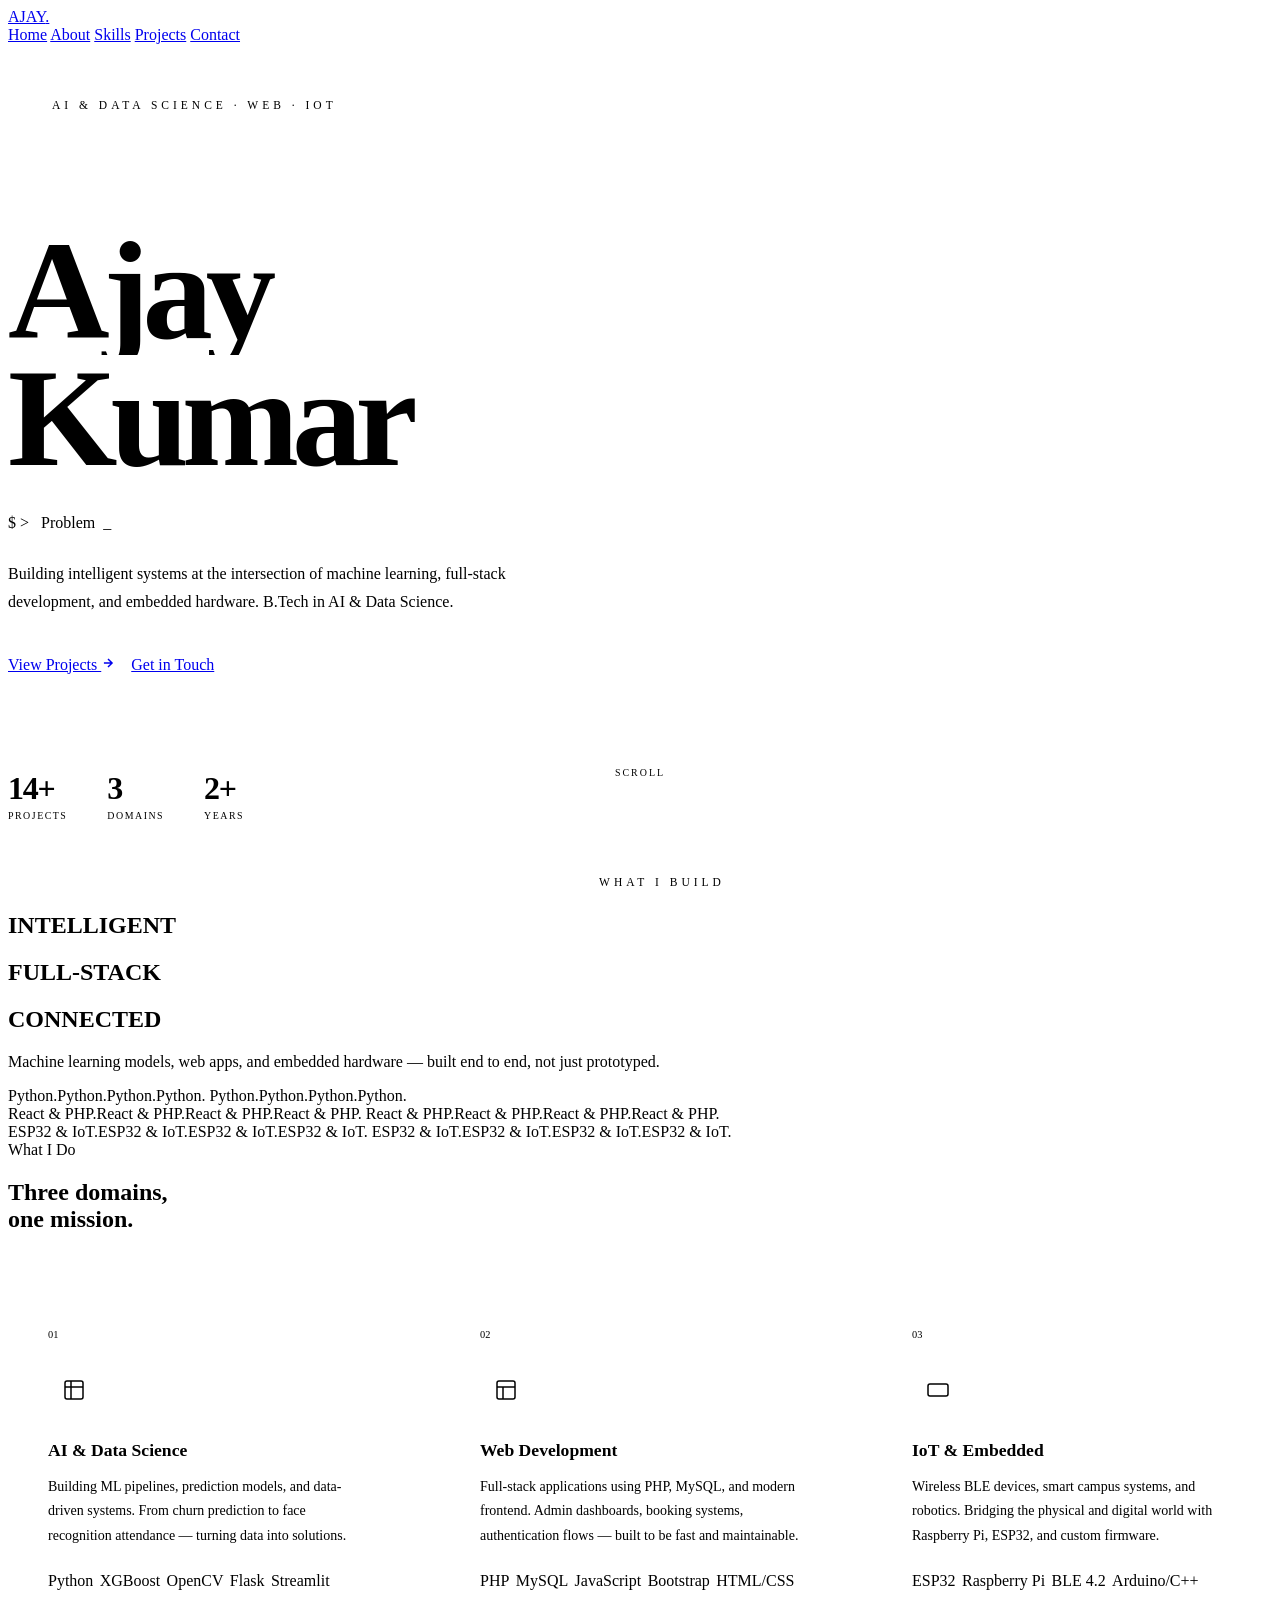
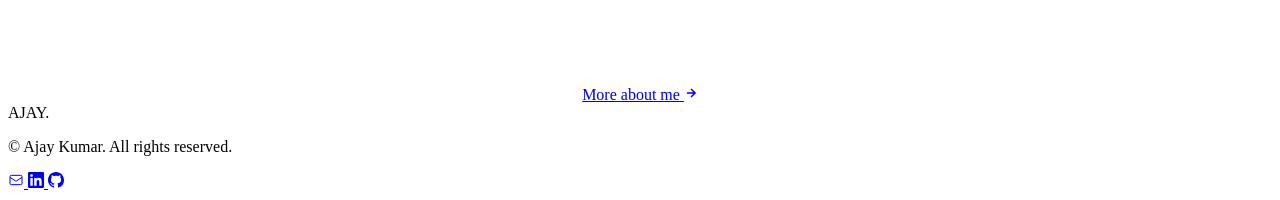
==== index.html @ 2562b65e "Add CottonKitty, Air-Mouse, AI-Research-Agent, NFC Attendance, Triquetra, AquaControl, and Sales Das" ====
<!DOCTYPE html>
<html lang="en">
<head>
  <meta charset="UTF-8">
  <meta name="google-site-verification" content="o4IrJzy16vUWRtAjP9sZKvgO1QjSrmvsWYGXm6qzFbg" />
  <title>Ajay Kumar — AI & Data Science</title>
  <meta name="viewport" content="width=device-width, initial-scale=1.0">
  <meta name="description" content="Ajay Kumar — AI, Data Science, Web Dev & IoT Engineer">
  <link rel="stylesheet" href="style.css">
  <style>
    .hero {
      min-height: calc(100vh - 68px);
      display: flex; align-items: center;
      position: relative; overflow: hidden;
    }

    /* Full width hero — single column now */
    .hero-inner {
      width: 100%;
    }

    /* LEFT */
    .hero-eyebrow {
      font-family: var(--ff-mono); font-size: 0.72rem;
      color: var(--cyan); letter-spacing: 4px; text-transform: uppercase;
      margin-bottom: 1.5rem;
      display: flex; align-items: center; gap: 0.75rem;
    }
    .hero-eyebrow::before { content:''; width: 32px; height: 1px; background: var(--cyan); }

    .hero-name {
      font-size: clamp(5rem, 11vw, 9rem);
      font-weight: 900; line-height: 0.9;
      letter-spacing: -0.05em; margin-bottom: 2rem;
    }
    .hero-name .line { display: block; overflow: hidden; }
    .hero-name .line span { display: block; animation: lineUp 0.9s cubic-bezier(0.4,0,0.2,1) both; }
    .hero-name .line:nth-child(2) span { animation-delay: 0.12s; color: var(--cyan); }
    @keyframes lineUp { from{transform:translateY(110%);opacity:0;} to{transform:translateY(0);opacity:1;} }

    .hero-role {
      font-family: var(--ff-mono); font-size: 1rem;
      color: var(--text-2); margin-bottom: 1.75rem;
      display: flex; align-items: center; gap: 0.5rem;
    }
    .hero-role-prefix { color: var(--text-3); }
    .tw-cursor { color: var(--cyan); animation: blink2 1s step-end infinite; }
    @keyframes blink2 { 0%,100%{opacity:1;} 50%{opacity:0;} }

    .hero-desc {
      font-size: 1rem; color: var(--text-2);
      line-height: 1.75; max-width: 560px; margin-bottom: 2.5rem;
    }
    .hero-actions { display: flex; gap: 1rem; flex-wrap: wrap; margin-bottom: 3.5rem; }
    .hero-stats {
      display: flex; gap: 2.5rem;
      padding-top: 2.5rem; border-top: 1px solid var(--border);
    }
    .hstat-num { font-size: 2rem; font-weight: 900; color: var(--cyan); letter-spacing: -0.04em; }
    .hstat-label { font-family: var(--ff-mono); font-size: 0.62rem; color: var(--text-3); text-transform: uppercase; letter-spacing: 1.5px; margin-top: 0.2rem; }

    /* WHAT I DO */
    .wid-grid { display: grid; grid-template-columns: repeat(3,1fr); gap: 2rem; }
    .wid-card {
      background: var(--surface); border: 1px solid var(--border);
      border-radius: var(--r-lg); padding: 2.5rem;
      transition: border-color var(--t), transform var(--t), box-shadow var(--t);
      position: relative; overflow: hidden;
    }
    .wid-card::after {
      content:''; position:absolute; bottom:0; left:0; right:0; height:2px;
      background:linear-gradient(90deg,transparent,var(--cyan),transparent);
      opacity:0; transition:opacity var(--t);
    }
    .wid-card:hover { border-color:var(--border-md); transform:translateY(-5px); box-shadow:0 20px 60px rgba(0,220,255,0.07); }
    .wid-card:hover::after { opacity:1; }
    .wid-num { font-family:var(--ff-mono); font-size:0.65rem; color:var(--text-3); margin-bottom:1.5rem; }
    .wid-icon {
      width:52px; height:52px; background:var(--bg-2);
      border:1px solid var(--border); border-radius:var(--r);
      display:flex; align-items:center; justify-content:center;
      color:var(--cyan); margin-bottom:1.5rem;
    }
    .wid-card h3 { font-size:1.1rem; font-weight:700; margin-bottom:0.75rem; }
    .wid-card p { font-size:0.875rem; color:var(--text-2); line-height:1.75; margin-bottom:1.5rem; }
    .wid-tags { display:flex; flex-wrap:wrap; gap:0.4rem; }

    /* scroll hint */
    .scroll-hint {
      position:absolute; bottom:2.5rem; left:50%; transform:translateX(-50%);
      display:flex; flex-direction:column; align-items:center; gap:0.6rem;
      font-family:var(--ff-mono); font-size:0.62rem; color:var(--text-3);
      letter-spacing:2px; text-transform:uppercase;
      animation:fadeUp 1s 2s both;
    }
    .scroll-bar { width:1px; height:48px; background:linear-gradient(var(--cyan),transparent); animation:scrollPulse 2s ease-in-out infinite; }
    @keyframes scrollPulse { 0%,100%{opacity:.3;} 50%{opacity:1;} }
    @keyframes fadeUp { from{opacity:0;transform:translateX(-50%) translateY(10px);} to{opacity:1;transform:translateX(-50%) translateY(0);} }

    @media (max-width:900px) {
      .wid-grid { grid-template-columns:1fr; }
      .hero-stats { gap:1.5rem; }
    }
  </style>
</head>
<body>
<div class="noise"></div>
<div id="cur"></div>
<div id="cur-r"></div>
<div class="grid-bg"></div>
<div class="orb orb-1"></div>
<div class="orb orb-2"></div>

<nav class="nav">
  <div class="nav-inner">
    <a href="index.html" class="nav-logo">AJAY<span>.</span></a>
    <div class="nav-links">
      <a href="index.html" class="nav-link">Home</a>
      <a href="about.html" class="nav-link">About</a>
      <a href="skills.html" class="nav-link">Skills</a>
      <a href="projects.html" class="nav-link">Projects</a>
      <a href="contact.html" class="nav-link">Contact</a>
    </div>

  </div>
</nav>

<div class="page">

  <!-- HERO -->
  <section class="hero sec">
    <div class="wrap hero-inner">

      <!-- LEFT — big name + content -->
      <div class="hero-left">
        <div class="hero-eyebrow">AI &amp; Data Science · Web · IoT</div>
        <h1 class="hero-name">
          <span class="line"><span>Ajay</span></span>
          <span class="line"><span>Kumar</span></span>
        </h1>
        <div class="hero-role">
          <span class="hero-role-prefix">$ >&nbsp;</span>
          <span id="tw"></span>
          <span class="tw-cursor">_</span>
        </div>
        <p class="hero-desc">
          Building intelligent systems at the intersection of machine learning, full-stack development, and embedded hardware. B.Tech in AI &amp; Data Science.
        </p>
        <div class="hero-actions">
          <a href="projects.html" class="btn btn-solid">
            View Projects
            <svg width="14" height="14" viewBox="0 0 24 24" fill="none" stroke="currentColor" stroke-width="2.5"><path d="M5 12h14M12 5l7 7-7 7"/></svg>
          </a>
          <a href="contact.html" class="btn btn-outline">Get in Touch</a>
        </div>
        <div class="hero-stats">
          <div><div class="hstat-num">14+</div><div class="hstat-label">Projects</div></div>
          <div><div class="hstat-num">3</div><div class="hstat-label">Domains</div></div>
          <div><div class="hstat-num">2+</div><div class="hstat-label">Years</div></div>
        </div>
      </div>

    </div>

    <div class="scroll-hint">
      <span>scroll</span>
      <div class="scroll-bar"></div>
    </div>
  </section>

  <div class="divider"></div>

  <!-- STACK — pinned scroll headline -->
  <section class="stack-hero">
    <div class="stack-hero-sticky">
      <div class="hero-eyebrow" style="justify-content:center;">What I Build</div>
      <h2 class="stack-word" data-i="0">INTELLIGENT</h2>
      <h2 class="stack-word" data-i="1">FULL&#8209;STACK</h2>
      <h2 class="stack-word" data-i="2">CONNECTED</h2>
      <p class="stack-sub">Machine learning models, web apps, and embedded hardware — built end to end, not just prototyped.</p>
    </div>
  </section>

  <!-- MARQUEE -->
  <section class="marquee-stage" aria-hidden="true">
    <div class="marquee-row">
      <div class="marquee-track">
        <span>Python.</span><span>Python.</span><span>Python.</span><span>Python.</span>
        <span>Python.</span><span>Python.</span><span>Python.</span><span>Python.</span>
      </div>
    </div>
    <div class="marquee-row marquee-row--rev">
      <div class="marquee-track marquee-track--rev">
        <span>React &amp; PHP.</span><span>React &amp; PHP.</span><span>React &amp; PHP.</span><span>React &amp; PHP.</span>
        <span>React &amp; PHP.</span><span>React &amp; PHP.</span><span>React &amp; PHP.</span><span>React &amp; PHP.</span>
      </div>
    </div>
    <div class="marquee-row">
      <div class="marquee-track">
        <span>ESP32 &amp; IoT.</span><span>ESP32 &amp; IoT.</span><span>ESP32 &amp; IoT.</span><span>ESP32 &amp; IoT.</span>
        <span>ESP32 &amp; IoT.</span><span>ESP32 &amp; IoT.</span><span>ESP32 &amp; IoT.</span><span>ESP32 &amp; IoT.</span>
      </div>
    </div>
  </section>

  <div class="divider"></div>

  <!-- WHAT I DO -->
  <section class="sec">
    <div class="wrap">
      <div class="sec-label reveal">What I Do</div>
      <h2 class="h2 reveal" style="margin-bottom:3.5rem;">Three domains,<br>one mission.</h2>

      <div class="wid-grid">
        <div class="wid-card reveal d1">
          <div class="wid-num">01</div>
          <div class="wid-icon">
            <svg width="24" height="24" viewBox="0 0 24 24" fill="none" stroke="currentColor" stroke-width="1.5"><path d="M9 3H5a2 2 0 00-2 2v4m6-6h10a2 2 0 012 2v4M9 3v18m0 0h10a2 2 0 002-2V9M9 21H5a2 2 0 01-2-2V9m0 0h18"/></svg>
          </div>
          <h3>AI & Data Science</h3>
          <p>Building ML pipelines, prediction models, and data-driven systems. From churn prediction to face recognition attendance — turning data into solutions.</p>
          <div class="wid-tags">
            <span class="tag">Python</span><span class="tag">XGBoost</span><span class="tag">OpenCV</span><span class="tag">Flask</span><span class="tag">Streamlit</span>
          </div>
        </div>

        <div class="wid-card reveal d2">
          <div class="wid-num">02</div>
          <div class="wid-icon">
            <svg width="24" height="24" viewBox="0 0 24 24" fill="none" stroke="currentColor" stroke-width="1.5"><rect x="3" y="3" width="18" height="18" rx="2"/><path d="M3 9h18M9 21V9"/></svg>
          </div>
          <h3>Web Development</h3>
          <p>Full-stack applications using PHP, MySQL, and modern frontend. Admin dashboards, booking systems, authentication flows — built to be fast and maintainable.</p>
          <div class="wid-tags">
            <span class="tag">PHP</span><span class="tag">MySQL</span><span class="tag">JavaScript</span><span class="tag">Bootstrap</span><span class="tag">HTML/CSS</span>
          </div>
        </div>

        <div class="wid-card reveal d3">
          <div class="wid-num">03</div>
          <div class="wid-icon">
            <svg width="24" height="24" viewBox="0 0 24 24" fill="none" stroke="currentColor" stroke-width="1.5"><rect x="2" y="6" width="20" height="12" rx="2"/><path d="M12 12h.01M8 12h.01M16 12h.01"/></svg>
          </div>
          <h3>IoT & Embedded</h3>
          <p>Wireless BLE devices, smart campus systems, and robotics. Bridging the physical and digital world with Raspberry Pi, ESP32, and custom firmware.</p>
          <div class="wid-tags">
            <span class="tag">ESP32</span><span class="tag">Raspberry Pi</span><span class="tag">BLE 4.2</span><span class="tag">Arduino/C++</span>
          </div>
        </div>
      </div>

      <div style="display:flex;justify-content:center;margin-top:3.5rem;" class="reveal">
        <a href="about.html" class="btn btn-outline">
          More about me
          <svg width="14" height="14" viewBox="0 0 24 24" fill="none" stroke="currentColor" stroke-width="2.5"><path d="M5 12h14M12 5l7 7-7 7"/></svg>
        </a>
      </div>
    </div>
  </section>

</div>

<footer class="footer">
  <div class="footer-inner">
    <div class="footer-logo">AJAY<span>.</span></div>
    <p class="footer-copy">© <span class="year"></span> Ajay Kumar. All rights reserved.</p>
    <div class="footer-socials">
      <a href="mailto:ajaykumarjaganathan@gmail.com" class="social-btn" title="Email">
        <svg width="16" height="16" viewBox="0 0 24 24" fill="none" stroke="currentColor" stroke-width="1.5"><path d="M3 8l7.89 5.26a2 2 0 002.22 0L21 8M5 19h14a2 2 0 002-2V7a2 2 0 00-2-2H5a2 2 0 00-2 2v10a2 2 0 002 2z"/></svg>
      </a>
      <a href="www.linkedin.com/in/ajaykumar-ai" target="_blank" class="social-btn" title="LinkedIn">
        <svg width="16" height="16" viewBox="0 0 24 24" fill="currentColor"><path d="M20.447 20.452h-3.554v-5.569c0-1.328-.027-3.037-1.852-3.037-1.853 0-2.136 1.445-2.136 2.939v5.667H9.351V9h3.414v1.561h.046c.477-.9 1.637-1.85 3.37-1.85 3.601 0 4.267 2.37 4.267 5.455v6.286zM5.337 7.433a2.062 2.062 0 01-2.063-2.065 2.064 2.064 0 112.063 2.065zm1.782 13.019H3.555V9h3.564v11.452zM22.225 0H1.771C.792 0 0 .774 0 1.729v20.542C0 23.227.792 24 1.771 24h20.451C23.2 24 24 23.227 24 22.271V1.729C24 .774 23.2 0 22.222 0h.003z"/></svg>
      </a>
      <a href="https://github.com/ajaykumarjaganathan" target="_blank" class="social-btn" title="GitHub">
        <svg width="16" height="16" viewBox="0 0 24 24" fill="currentColor"><path d="M12 0C5.37 0 0 5.37 0 12c0 5.31 3.435 9.795 8.205 11.385.6.105.825-.255.825-.57 0-.285-.015-1.23-.015-2.235-3.015.555-3.795-.735-4.035-1.41-.135-.345-.72-1.41-1.23-1.695-.42-.225-1.02-.78-.015-.795.945-.015 1.62.87 1.845 1.23 1.08 1.815 2.805 1.305 3.495.99.105-.78.42-1.305.765-1.605-2.67-.3-5.46-1.335-5.46-5.925 0-1.305.465-2.385 1.23-3.225-.12-.3-.54-1.53.12-3.18 0 0 1.005-.315 3.3 1.23.96-.27 1.98-.405 3-.405s2.04.135 3 .405c2.295-1.56 3.3-1.23 3.3-1.23.66 1.65.24 2.88.12 3.18.765.84 1.23 1.905 1.23 3.225 0 4.605-2.805 5.625-5.475 5.925.435.375.81 1.095.81 2.22 0 1.605-.015 2.895-.015 3.3 0 .315.225.69.825.57A12.02 12.02 0 0024 12c0-6.63-5.37-12-12-12z"/></svg>
      </a>
    </div>
  </div>
</footer>

<script src="script.js"></script>
<script>
const words = ['Problem Solver', 'Frontend Developer', 'Data Analyst', 'AI & ML Developer','IoT Builder'];
let wi=0,ci=0,del=false;
const tw=document.getElementById('tw');
function type(){
  const w=words[wi];
  if(!del){ tw.textContent=w.slice(0,++ci); if(ci===w.length){del=true;setTimeout(type,1800);return;} setTimeout(type,75); }
  else { tw.textContent=w.slice(0,--ci); if(ci===0){del=false;wi=(wi+1)%words.length;setTimeout(type,350);return;} setTimeout(type,38); }
}
setTimeout(type,800);
</script>
</body>
</html>
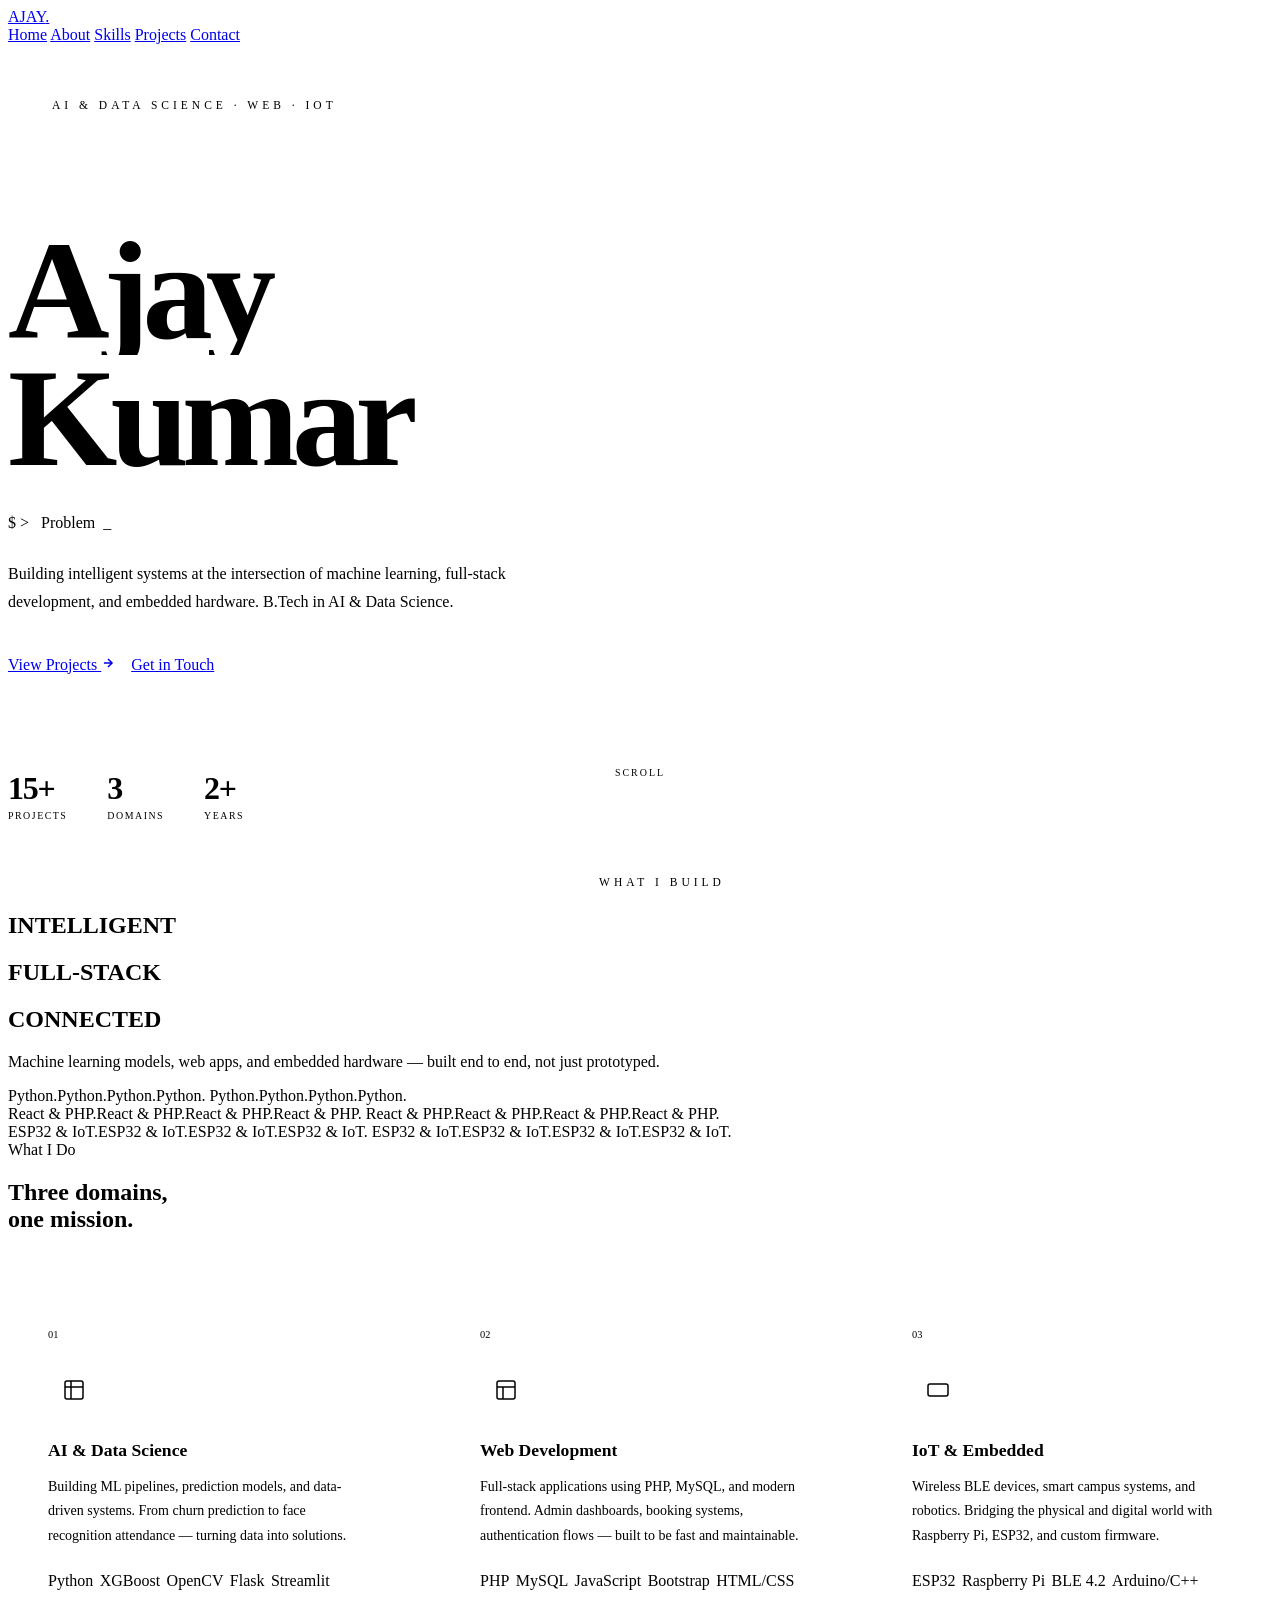
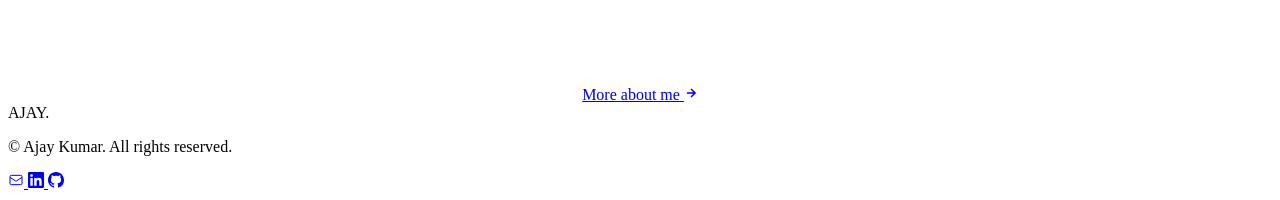
==== commit 64f171d3: "feat: add JARVIS assistant to projects and update stats" ====
--- a/index.html
+++ b/index.html
@@ -154,7 +154,7 @@
           <a href="contact.html" class="btn btn-outline">Get in Touch</a>
         </div>
         <div class="hero-stats">
-          <div><div class="hstat-num">14+</div><div class="hstat-label">Projects</div></div>
+          <div><div class="hstat-num">15+</div><div class="hstat-label">Projects</div></div>
           <div><div class="hstat-num">3</div><div class="hstat-label">Domains</div></div>
           <div><div class="hstat-num">2+</div><div class="hstat-label">Years</div></div>
         </div>
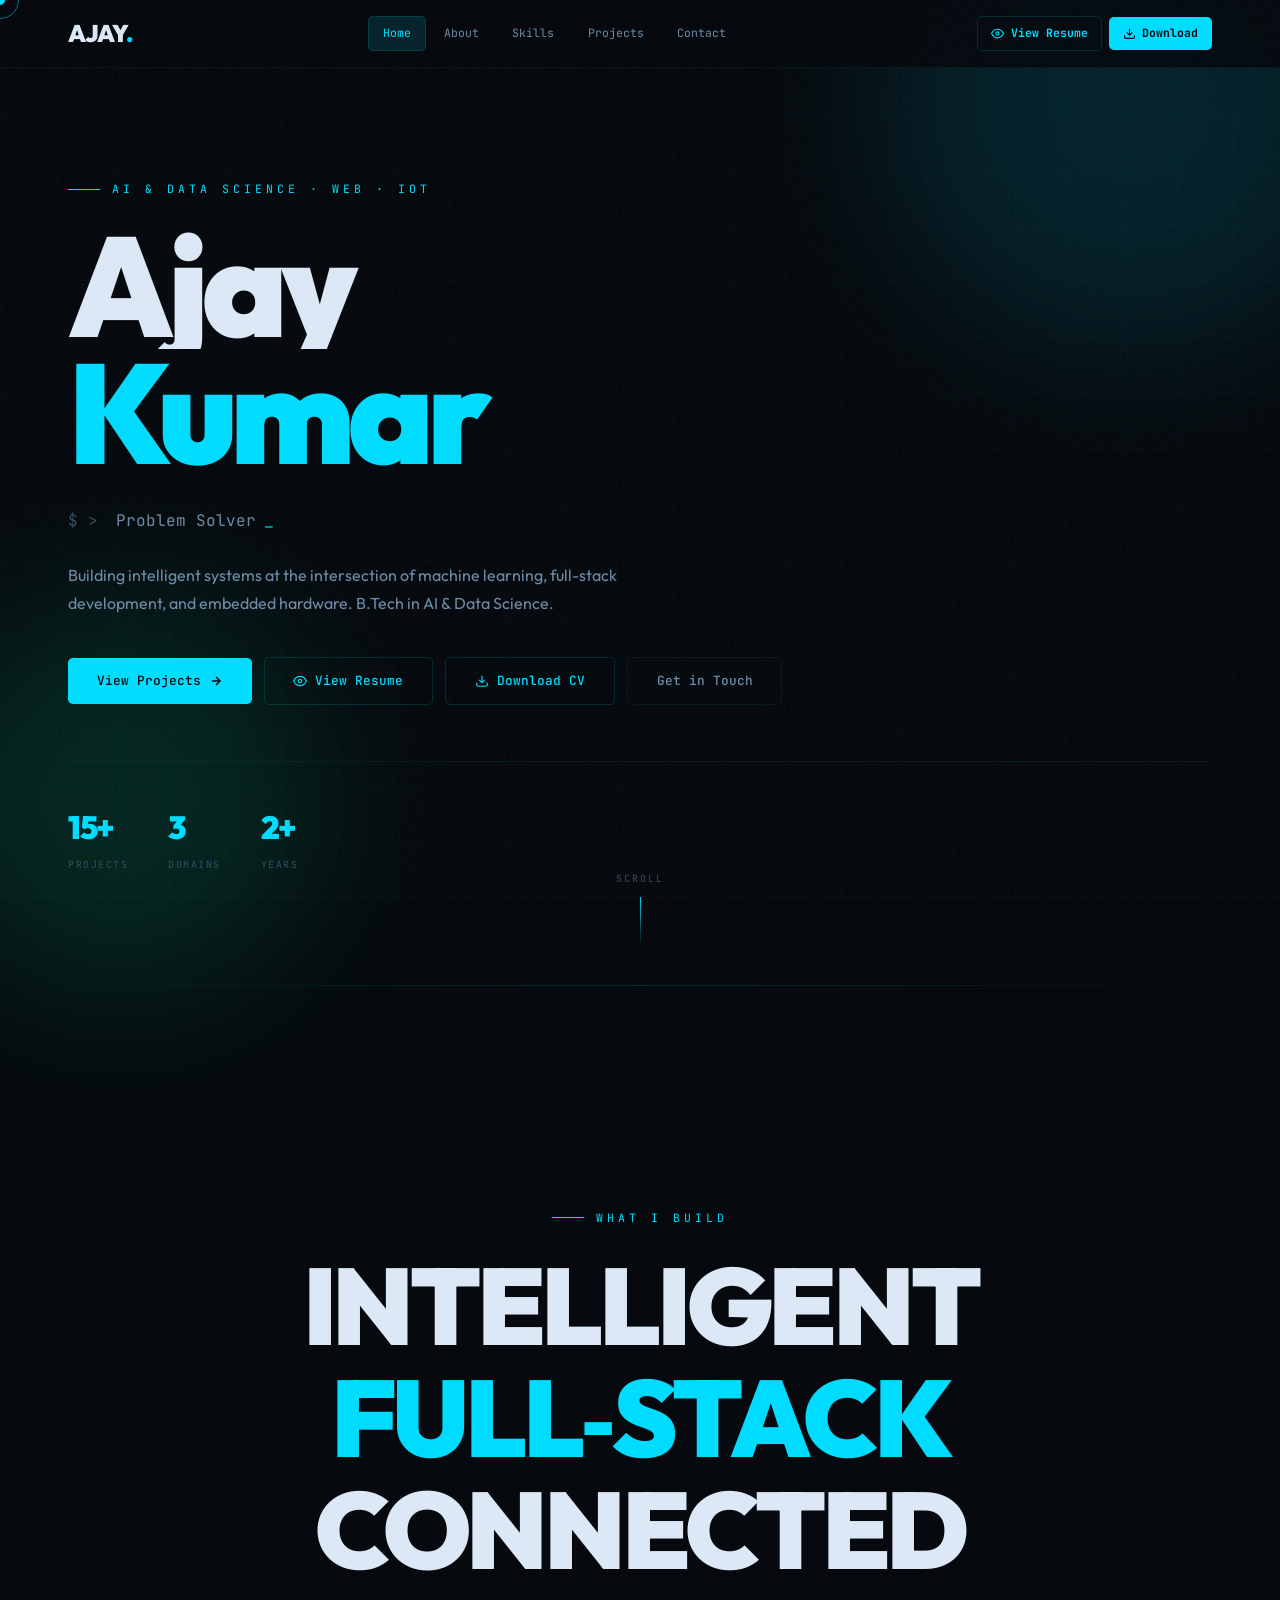
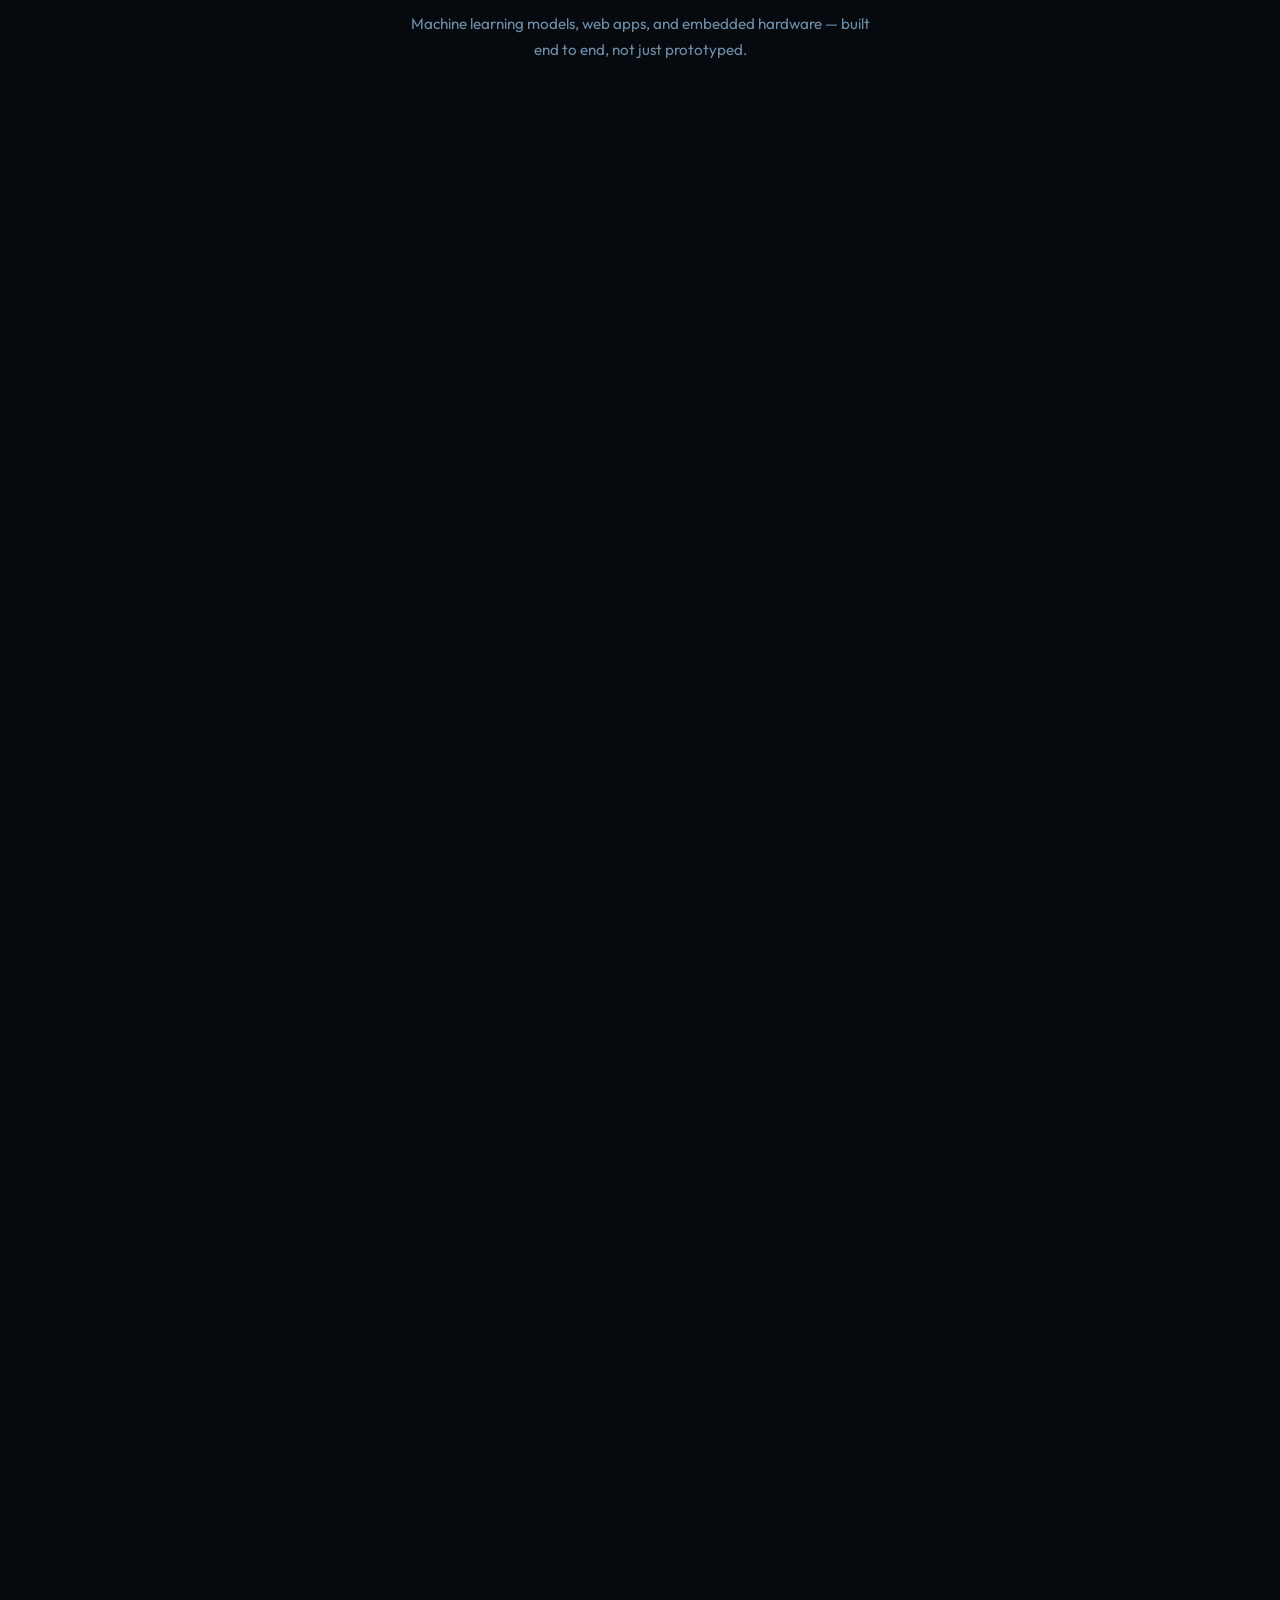
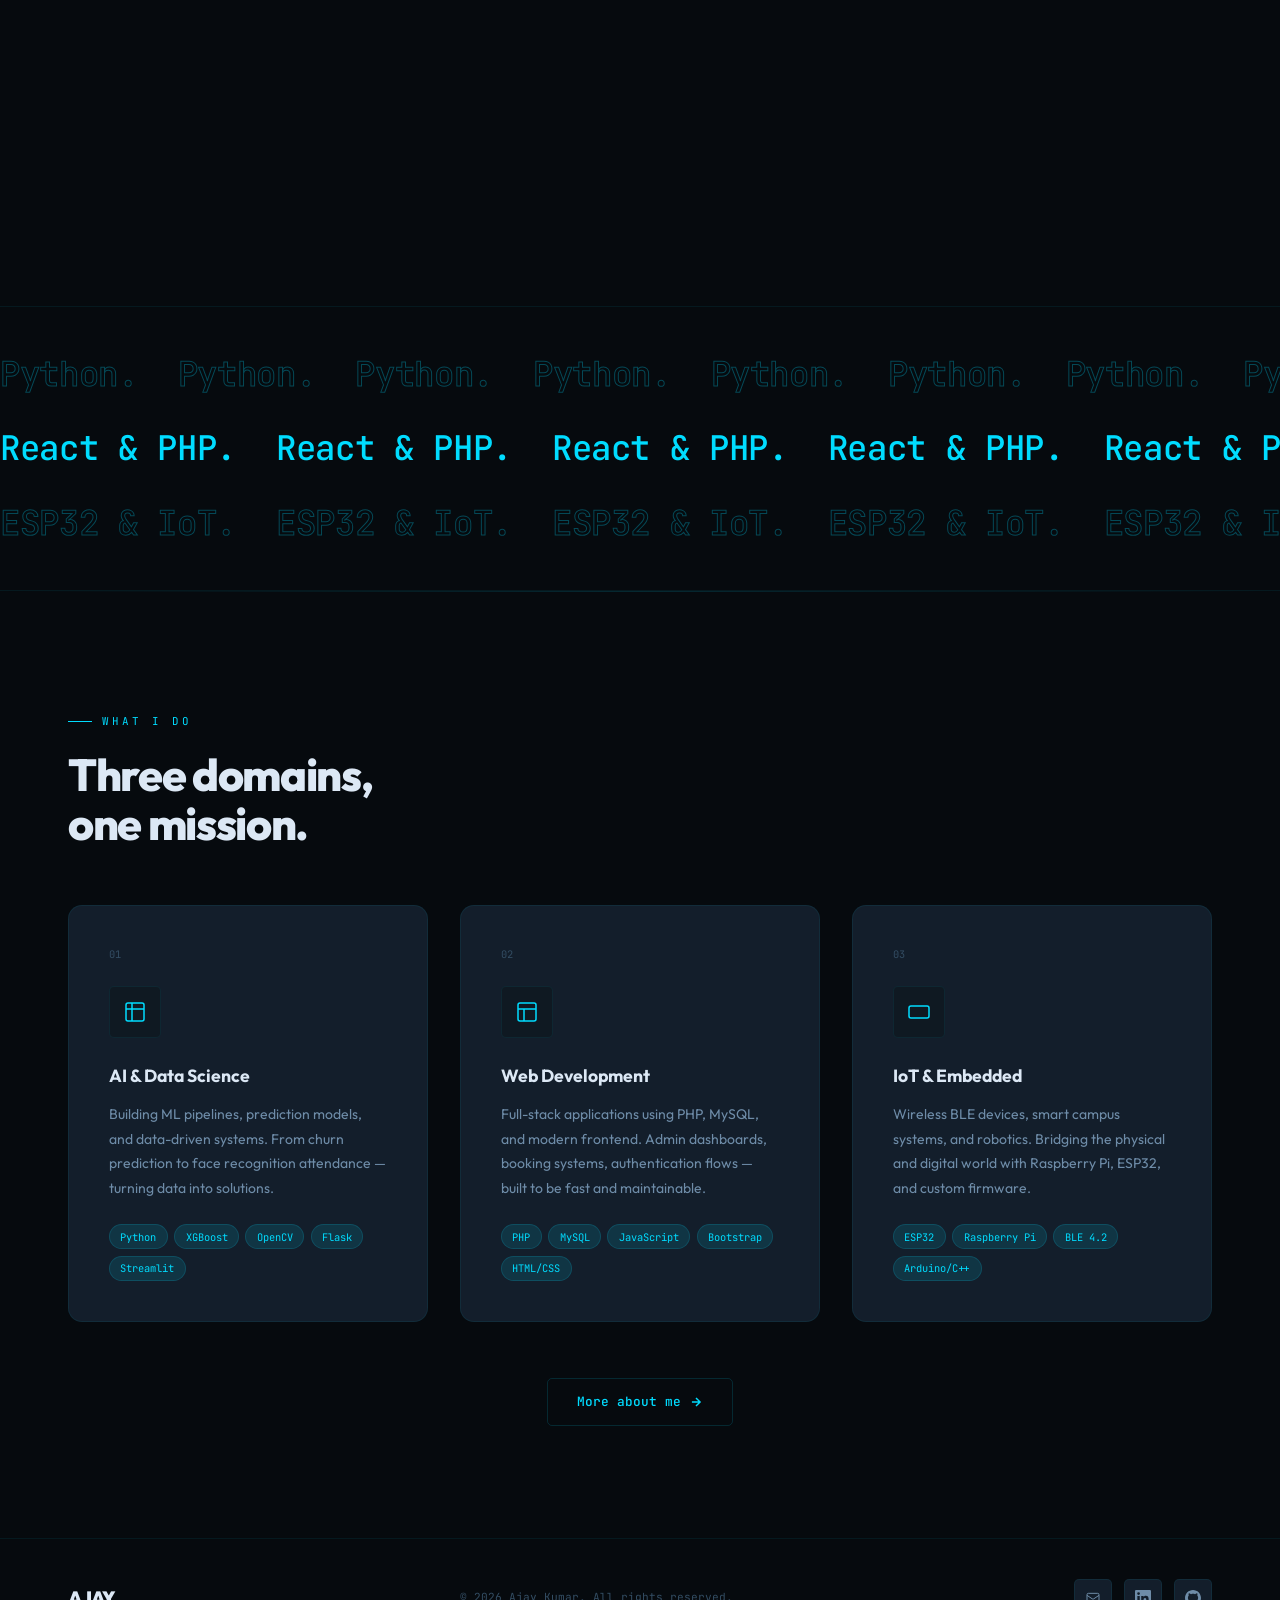
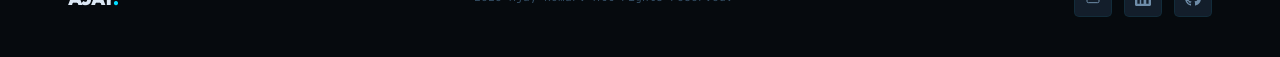
==== commit 41db8e93: "feat: update resume with latest PDF, add direct View and Download options across site" ====
--- a/index.html
+++ b/index.html
@@ -121,7 +121,16 @@
       <a href="projects.html" class="nav-link">Projects</a>
       <a href="contact.html" class="nav-link">Contact</a>
     </div>
-
+    <div class="nav-resume">
+      <a href="resume.pdf" target="_blank" rel="noopener noreferrer" class="resume-btn resume-btn-outline" title="View Resume in Browser">
+        <svg width="13" height="13" viewBox="0 0 24 24" fill="none" stroke="currentColor" stroke-width="2"><path d="M1 12s4-8 11-8 11 8 11 8-4 8-11 8-11-8-11-8z"/><circle cx="12" cy="12" r="3"/></svg>
+        <span class="btn-text">View Resume</span>
+      </a>
+      <a href="resume.pdf" download="AJAYKUMAR_J_Resume.pdf" class="resume-btn" title="Download Resume PDF">
+        <svg width="13" height="13" viewBox="0 0 24 24" fill="none" stroke="currentColor" stroke-width="2"><path d="M21 15v4a2 2 0 01-2 2H5a2 2 0 01-2-2v-4"/><polyline points="7 10 12 15 17 10"/><line x1="12" y1="15" x2="12" y2="3"/></svg>
+        <span class="btn-text">Download</span>
+      </a>
+    </div>
   </div>
 </nav>
 
@@ -146,12 +155,20 @@
         <p class="hero-desc">
           Building intelligent systems at the intersection of machine learning, full-stack development, and embedded hardware. B.Tech in AI &amp; Data Science.
         </p>
-        <div class="hero-actions">
+        <div class="hero-actions" style="display:flex;gap:0.75rem;flex-wrap:wrap;align-items:center;">
           <a href="projects.html" class="btn btn-solid">
             View Projects
             <svg width="14" height="14" viewBox="0 0 24 24" fill="none" stroke="currentColor" stroke-width="2.5"><path d="M5 12h14M12 5l7 7-7 7"/></svg>
           </a>
-          <a href="contact.html" class="btn btn-outline">Get in Touch</a>
+          <a href="resume.pdf" target="_blank" rel="noopener noreferrer" class="btn btn-outline" title="View Resume PDF in Browser">
+            <svg width="14" height="14" viewBox="0 0 24 24" fill="none" stroke="currentColor" stroke-width="2"><path d="M1 12s4-8 11-8 11 8 11 8-4 8-11 8-11-8-11-8z"/><circle cx="12" cy="12" r="3"/></svg>
+            View Resume
+          </a>
+          <a href="resume.pdf" download="AJAYKUMAR_J_Resume.pdf" class="btn btn-outline" title="Download Resume PDF">
+            <svg width="14" height="14" viewBox="0 0 24 24" fill="none" stroke="currentColor" stroke-width="2"><path d="M21 15v4a2 2 0 01-2 2H5a2 2 0 01-2-2v-4"/><polyline points="7 10 12 15 17 10"/><line x1="12" y1="15" x2="12" y2="3"/></svg>
+            Download CV
+          </a>
+          <a href="contact.html" class="btn btn-outline" style="border-color:var(--border);color:var(--text-2);">Get in Touch</a>
         </div>
         <div class="hero-stats">
           <div><div class="hstat-num">15+</div><div class="hstat-label">Projects</div></div>
--- a/style.css
+++ b/style.css
@@ -0,0 +1,315 @@
+/* ============================================
+   AJAY — PORTFOLIO V2 | DARK TECHY
+   ============================================ */
+
+@import url('https://fonts.googleapis.com/css2?family=Outfit:wght@300;400;500;600;700;800;900&family=JetBrains+Mono:wght@300;400;500;700&display=swap');
+
+:root {
+  --bg:        #060a0e;
+  --bg-1:      #0a1018;
+  --bg-2:      #0f1922;
+  --surface:   #131e2b;
+  --surface-2: #192535;
+  --border:    rgba(0,220,255,0.07);
+  --border-md: rgba(0,220,255,0.15);
+  --border-hi: rgba(0,220,255,0.3);
+
+  --cyan:      #00dcff;
+  --cyan-dim:  rgba(0,220,255,0.12);
+  --cyan-glow: rgba(0,220,255,0.35);
+  --green:     #00ffaa;
+  --amber:     #ffb400;
+  --red:       #ff4d6d;
+
+  --text:      #dce8f5;
+  --text-2:    #6e8ca8;
+  --text-3:    #334d63;
+
+  --ff-head:  'Outfit', sans-serif;
+  --ff-mono:  'JetBrains Mono', monospace;
+
+  --r:    5px;
+  --r-lg: 14px;
+  --ease: cubic-bezier(0.4, 0, 0.2, 1);
+  --t:    0.28s var(--ease);
+}
+
+/* RESET */
+*, *::before, *::after { box-sizing: border-box; margin: 0; padding: 0; }
+html { scroll-behavior: smooth; font-size: 16px; }
+body { font-family: var(--ff-head); background: var(--bg); color: var(--text); overflow-x: hidden; cursor: none; line-height: 1.6; }
+a { text-decoration: none; color: inherit; }
+img { display: block; max-width: 100%; }
+button { font-family: inherit; }
+
+/* SCROLLBAR */
+::-webkit-scrollbar { width: 3px; }
+::-webkit-scrollbar-track { background: var(--bg); }
+::-webkit-scrollbar-thumb { background: var(--border-md); border-radius: 99px; }
+
+/* CURSOR */
+#cur { width: 10px; height: 10px; background: var(--cyan); border-radius: 50%; position: fixed; pointer-events: none; z-index: 9999; transform: translate(-50%,-50%); transition: width .2s, height .2s, background .2s; mix-blend-mode: screen; }
+#cur-r { width: 38px; height: 38px; border: 1px solid rgba(0,220,255,0.5); border-radius: 50%; position: fixed; pointer-events: none; z-index: 9998; transform: translate(-50%,-50%); transition: left .12s var(--ease), top .12s var(--ease), opacity .2s; }
+body.cursor-hover #cur { width: 6px; height: 6px; }
+body.cursor-hover #cur-r { width: 52px; height: 52px; border-color: var(--cyan); }
+
+/* GRID BG */
+.grid-bg {
+  position: fixed; inset: 0; z-index: 0; pointer-events: none;
+  background-image:
+    linear-gradient(rgba(0,220,255,0.022) 1px, transparent 1px),
+    linear-gradient(90deg, rgba(0,220,255,0.022) 1px, transparent 1px);
+  background-size: 56px 56px;
+}
+
+/* GLOW ORB */
+.orb { position: fixed; border-radius: 50%; pointer-events: none; z-index: 0; filter: blur(80px); opacity: 0.12; }
+.orb-1 { width: 500px; height: 500px; background: var(--cyan); top: -150px; right: -100px; }
+.orb-2 { width: 400px; height: 400px; background: var(--green); bottom: -100px; left: -80px; }
+
+/* NAV */
+.nav {
+  position: fixed; top: 0; left: 0; right: 0; z-index: 200;
+  background: rgba(6,10,14,0.88);
+  backdrop-filter: blur(24px);
+  border-bottom: 1px solid var(--border);
+  height: 68px;
+}
+.nav-inner {
+  max-width: 1240px; margin: 0 auto; padding: 0 3rem;
+  height: 100%; display: flex; align-items: center; justify-content: space-between;
+}
+.nav-logo { font-family: var(--ff-head); font-weight: 900; font-size: 1.5rem; letter-spacing: -0.04em; color: var(--text); }
+.nav-logo span { color: var(--cyan); }
+.nav-links { display: flex; gap: 0.15rem; }
+.nav-link {
+  font-family: var(--ff-mono); font-size: 0.72rem;
+  color: var(--text-2); padding: 0.45rem 0.9rem;
+  border-radius: var(--r); border: 1px solid transparent; transition: var(--t);
+}
+.nav-link:hover { color: var(--cyan); background: var(--cyan-dim); border-color: var(--border-md); }
+.nav-link.active { color: var(--cyan); background: var(--cyan-dim); border-color: var(--border-md); }
+.nav-badge {
+  display: flex; align-items: center; gap: 0.5rem;
+  font-family: var(--ff-mono); font-size: 0.68rem; color: var(--green);
+  background: rgba(0,255,170,0.08); padding: 0.35rem 0.8rem;
+  border-radius: 999px; border: 1px solid rgba(0,255,170,0.2);
+}
+.nav-badge-dot { width: 6px; height: 6px; border-radius: 50%; background: var(--green); animation: blink 2s infinite; }
+@keyframes blink { 0%,100% { opacity:1; } 50% { opacity:0.3; } }
+
+/* PAGE WRAPPER */
+.page { position: relative; z-index: 1; padding-top: 68px; }
+
+/* CONTAINER */
+.wrap { max-width: 1240px; margin: 0 auto; padding: 0 3rem; }
+
+/* SECTION SPACING */
+.sec { padding: 7rem 0; }
+.sec-sm { padding: 5rem 0; }
+
+/* SECTION LABEL */
+.sec-label {
+  display: inline-flex; align-items: center; gap: 0.6rem;
+  font-family: var(--ff-mono); font-size: 0.68rem;
+  color: var(--cyan); letter-spacing: 3px; text-transform: uppercase;
+  margin-bottom: 1.25rem;
+}
+.sec-label::before { content: ''; width: 24px; height: 1px; background: var(--cyan); }
+
+/* HEADINGS */
+.h1 { font-size: clamp(2.8rem, 6vw, 5rem); font-weight: 900; line-height: 1; letter-spacing: -0.04em; }
+.h2 { font-size: clamp(1.8rem, 3.5vw, 2.8rem); font-weight: 800; line-height: 1.1; letter-spacing: -0.03em; }
+.h3 { font-size: 1.1rem; font-weight: 700; }
+
+/* BUTTONS */
+.btn {
+  display: inline-flex; align-items: center; gap: 0.5rem;
+  font-family: var(--ff-mono); font-size: 0.8rem; font-weight: 500;
+  padding: 0.8rem 1.8rem; border-radius: var(--r);
+  border: none; cursor: pointer; transition: var(--t);
+  position: relative; overflow: hidden;
+}
+.btn::after { content: ''; position: absolute; inset: 0; background: rgba(255,255,255,0.1); transform: translateX(-110%); transition: transform 0.35s var(--ease); }
+.btn:hover::after { transform: translateX(0); }
+.btn-solid { background: var(--cyan); color: var(--bg); }
+.btn-solid:hover { box-shadow: 0 0 28px var(--cyan-glow); }
+.btn-outline { background: transparent; color: var(--cyan); border: 1px solid var(--border-md); }
+.btn-outline:hover { background: var(--cyan-dim); border-color: var(--border-hi); }
+
+/* RESUME BUTTONS */
+.nav-resume {
+  display: flex; align-items: center; gap: 0.45rem;
+}
+.resume-btn {
+  display: inline-flex; align-items: center; gap: 0.4rem;
+  font-family: var(--ff-mono); font-size: 0.72rem; font-weight: 700;
+  padding: 0.45rem 0.85rem;
+  background: var(--cyan); color: var(--bg);
+  border-radius: var(--r);
+  text-decoration: none;
+  transition: opacity var(--t), transform var(--t), background var(--t);
+  white-space: nowrap;
+}
+.resume-btn:hover { opacity: 0.9; transform: translateY(-2px); }
+.resume-btn-outline {
+  background: transparent; color: var(--cyan);
+  border: 1px solid var(--border-md);
+}
+.resume-btn-outline:hover {
+  background: var(--cyan-dim); border-color: var(--border-hi);
+  transform: translateY(-2px);
+}
+@media (max-width: 600px) {
+  .nav-resume .resume-btn span.btn-text { display: none; }
+  .nav-resume .resume-btn { padding: 0.45rem 0.6rem; }
+}
+
+/* TAGS */
+.tag {
+  font-family: var(--ff-mono); font-size: 0.65rem;
+  color: var(--cyan); background: var(--cyan-dim);
+  padding: 0.2rem 0.65rem; border-radius: 999px;
+  border: 1px solid var(--border-md);
+}
+.tag-muted {
+  font-family: var(--ff-mono); font-size: 0.65rem;
+  color: var(--text-3); background: var(--bg-2);
+  padding: 0.2rem 0.55rem; border-radius: var(--r);
+  border: 1px solid var(--border);
+}
+
+/* CARD */
+.card {
+  background: var(--surface); border: 1px solid var(--border);
+  border-radius: var(--r-lg); padding: 2rem;
+  transition: border-color var(--t), transform var(--t), box-shadow var(--t);
+}
+.card:hover { border-color: var(--border-md); box-shadow: 0 12px 48px rgba(0,220,255,0.06); }
+.card-lift:hover { transform: translateY(-4px); }
+
+/* DIVIDER */
+.divider { width: 100%; height: 1px; background: linear-gradient(90deg, transparent, var(--border-md), transparent); margin: 0; }
+
+/* REVEAL */
+.reveal { opacity: 0; transform: translateY(28px); transition: opacity 0.75s ease, transform 0.75s ease; }
+.reveal.visible { opacity: 1; transform: translateY(0); }
+.reveal.d1 { transition-delay: 0.1s; }
+.reveal.d2 { transition-delay: 0.2s; }
+.reveal.d3 { transition-delay: 0.3s; }
+.reveal.d4 { transition-delay: 0.4s; }
+
+/* FOOTER */
+.footer { border-top: 1px solid var(--border); padding: 2.5rem 0; position: relative; z-index: 1; }
+.footer-inner {
+  max-width: 1240px; margin: 0 auto; padding: 0 3rem;
+  display: flex; align-items: center; justify-content: space-between; flex-wrap: wrap; gap: 1rem;
+}
+.footer-logo { font-weight: 900; font-size: 1.2rem; letter-spacing: -0.03em; }
+.footer-logo span { color: var(--cyan); }
+.footer-copy { font-family: var(--ff-mono); font-size: 0.7rem; color: var(--text-3); }
+.footer-socials { display: flex; gap: 0.75rem; }
+.social-btn {
+  width: 38px; height: 38px; border-radius: var(--r);
+  background: var(--surface); border: 1px solid var(--border);
+  display: flex; align-items: center; justify-content: center;
+  color: var(--text-2); transition: var(--t);
+}
+.social-btn:hover { color: var(--cyan); border-color: var(--border-md); background: var(--cyan-dim); }
+
+/* NOISE */
+.noise { position: fixed; inset: 0; z-index: 999; pointer-events: none; opacity: 0.3;
+  background-image: url("data:image/svg+xml,%3Csvg viewBox='0 0 200 200' xmlns='http://www.w3.org/2000/svg'%3E%3Cfilter id='n'%3E%3CfeTurbulence type='fractalNoise' baseFrequency='0.85' numOctaves='4' stitchTiles='stitch'/%3E%3C/filter%3E%3Crect width='100%25' height='100%25' filter='url(%23n)' opacity='0.05'/%3E%3C/svg%3E");
+}
+
+
+/* RESPONSIVE */
+@media (max-width: 900px) {
+  .wrap { padding: 0 1.5rem; }
+  .nav-inner { padding: 0 1.5rem; }
+  .nav-links { display: none; }
+  .sec { padding: 5rem 0; }
+  .footer-inner { padding: 0 1.5rem; }
+  .hero-inner { grid-template-columns: 1fr; gap: 2.5rem; }
+  .hero-right { align-items: flex-start; padding-bottom: 0; }
+  .hero-card { max-width: 340px; }
+}
+@media (max-width: 600px) {
+  .wrap { padding: 0 1rem; }
+  .sec { padding: 3.5rem 0; }
+}
+
+/* ============================================
+   STACK HERO — pinned scroll-stack headline
+   ============================================ */
+.stack-hero{
+  position: relative;
+  height: 280vh;
+}
+.stack-hero-sticky{
+  position: sticky;
+  top: 0;
+  height: 100vh;
+  display: flex;
+  flex-direction: column;
+  align-items: center;
+  justify-content: center;
+  text-align: center;
+  padding: 24px;
+  overflow: hidden;
+}
+.stack-word{
+  font-family: var(--ff-head);
+  font-size: clamp(32px, 9vw, 108px);
+  font-weight: 900;
+  letter-spacing: -0.04em;
+  line-height: 1;
+  margin: 0;
+  opacity: 0;
+  transform: translateY(36px) scale(.95);
+  transition: opacity .6s var(--ease), transform .6s var(--ease);
+  color: var(--text);
+}
+.stack-word:nth-child(3){ color: var(--cyan); }
+.stack-word.in{ opacity: 1; transform: translateY(0) scale(1); }
+.stack-word + .stack-word{ margin-top: 4px; }
+.stack-sub{
+  max-width: 480px;
+  margin: 28px auto 0;
+  font-size: 0.95rem;
+  color: var(--text-2);
+  line-height: 1.7;
+}
+@media (max-width: 760px){ .stack-hero{ height: 240vh; } }
+
+/* ============================================
+   MARQUEE
+   ============================================ */
+.marquee-stage{
+  padding: 30px 0;
+  overflow: hidden;
+  border-top: 1px solid var(--border);
+  border-bottom: 1px solid var(--border);
+}
+.marquee-row{ overflow: hidden; white-space: nowrap; padding: 10px 0; }
+.marquee-track{
+  display: inline-flex; gap: 40px;
+  animation: marqueeLeft 20s linear infinite;
+  will-change: transform;
+}
+.marquee-track--rev{ animation-name: marqueeRight; }
+.marquee-track span{
+  font-family: var(--ff-mono);
+  font-size: clamp(20px, 3.6vw, 34px);
+  font-weight: 500;
+  letter-spacing: -0.01em;
+  color: transparent;
+  -webkit-text-stroke: 1px var(--border-hi);
+}
+.marquee-row--rev .marquee-track span{
+  -webkit-text-stroke: 0;
+  color: var(--cyan);
+}
+@keyframes marqueeLeft{ from{ transform: translateX(0); } to{ transform: translateX(-50%); } }
+@keyframes marqueeRight{ from{ transform: translateX(-50%); } to{ transform: translateX(0); } }
+@media (prefers-reduced-motion: reduce){ .marquee-track{ animation: none; } }
